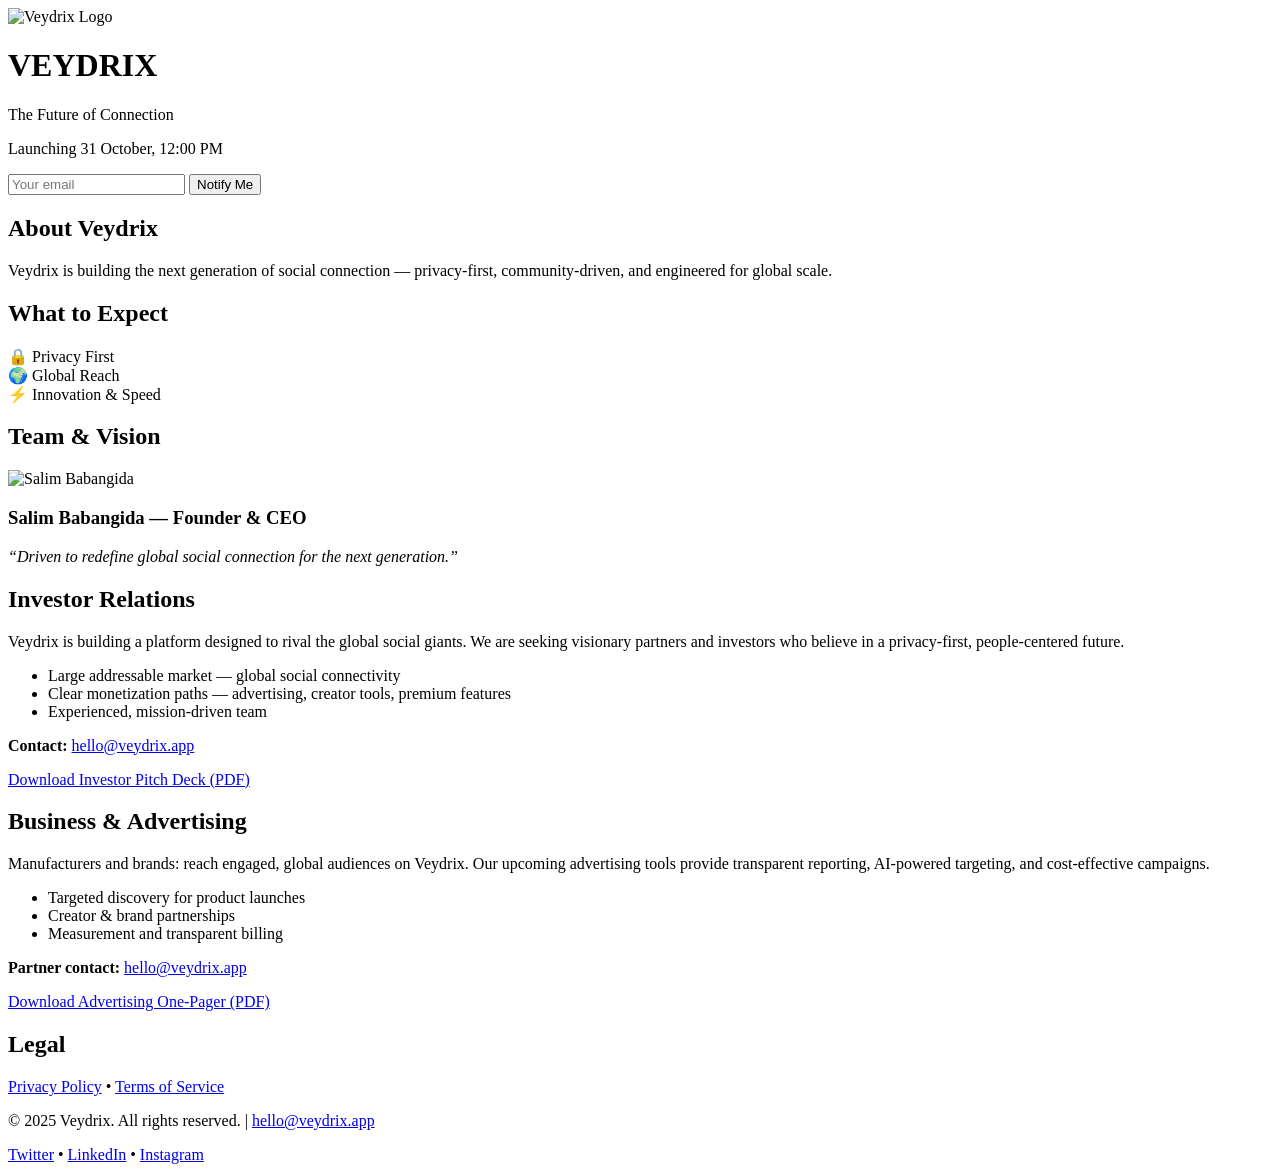
==== index.html @ 293e7df5 "Add files via upload" ====
<!DOCTYPE html>
<html lang="en">
<head>
  <meta charset="utf-8" />
  <meta name="viewport" content="width=device-width,initial-scale=1" />
  <title>Veydrix — Coming Soon</title>
  <link rel="stylesheet" href="style.css" />
  <script defer src="script.js"></script>
</head>
<body>
  <header class="hero">
    <div class="overlay"></div>
    <div class="hero-content">
      <img src="logos/veydrix-logo.png" alt="Veydrix Logo" class="logo" />
      <h1>VEYDRIX</h1>
      <p class="tagline">The Future of Connection</p>
      <div id="countdown" aria-live="polite"></div>
      <p class="launch">Launching 31 October, 12:00 PM</p>
      <div class="signup">
        <form id="notifyForm">
          <input id="email" name="email" type="email" placeholder="Your email" required />
          <button type="submit">Notify Me</button>
        </form>
      </div>
    </div>
  </header>

  <main>
    <section id="about" class="section">
      <h2>About Veydrix</h2>
      <p>Veydrix is building the next generation of social connection — privacy-first, community-driven, and engineered for global scale.</p>
    </section>

    <section id="expect" class="section">
      <h2>What to Expect</h2>
      <div class="cards">
        <div class="card">🔒 Privacy First</div>
        <div class="card">🌍 Global Reach</div>
        <div class="card">⚡ Innovation & Speed</div>
      </div>
    </section>

    <section id="team" class="section">
      <h2>Team & Vision</h2>
      <img src="portrait/founder.jpg" alt="Salim Babangida" class="founder" />
      <h3>Salim Babangida — Founder & CEO</h3>
      <p><em>“Driven to redefine global social connection for the next generation.”</em></p>
    </section>

    <section id="investors" class="section">
      <h2>Investor Relations</h2>
      <p>Veydrix is building a platform designed to rival the global social giants. We are seeking visionary partners and investors who believe in a privacy-first, people-centered future.</p>
      <ul>
        <li>Large addressable market — global social connectivity</li>
        <li>Clear monetization paths — advertising, creator tools, premium features</li>
        <li>Experienced, mission-driven team</li>
      </ul>
      <p><strong>Contact:</strong> <a href="mailto:hello@veydrix.app">hello@veydrix.app</a></p>
      <p><a href="guides/Veydrix_Pitch_Deck.pdf" download>Download Investor Pitch Deck (PDF)</a></p>
    </section>

    <section id="advertise" class="section">
      <h2>Business & Advertising</h2>
      <p>Manufacturers and brands: reach engaged, global audiences on Veydrix. Our upcoming advertising tools provide transparent reporting, AI-powered targeting, and cost-effective campaigns.</p>
      <ul>
        <li>Targeted discovery for product launches</li>
        <li>Creator & brand partnerships</li>
        <li>Measurement and transparent billing</li>
      </ul>
      <p><strong>Partner contact:</strong> <a href="mailto:hello@veydrix.app">hello@veydrix.app</a></p>
      <p><a href="guides/Veydrix_Advertise_OnePager.pdf" download>Download Advertising One-Pager (PDF)</a></p>
    </section>

    <section id="legal" class="section">
      <h2>Legal</h2>
      <p><a href="guides/privacy.pdf" download>Privacy Policy</a> • <a href="guides/terms.pdf" download>Terms of Service</a></p>
    </section>
  </main>

  <footer>
    <p>© 2025 Veydrix. All rights reserved. | <a href="mailto:hello@veydrix.app">hello@veydrix.app</a></p>
    <div class="socials"><a href="#">Twitter</a> • <a href="#">LinkedIn</a> • <a href="#">Instagram</a></div>
  </footer>
</body>
</html>
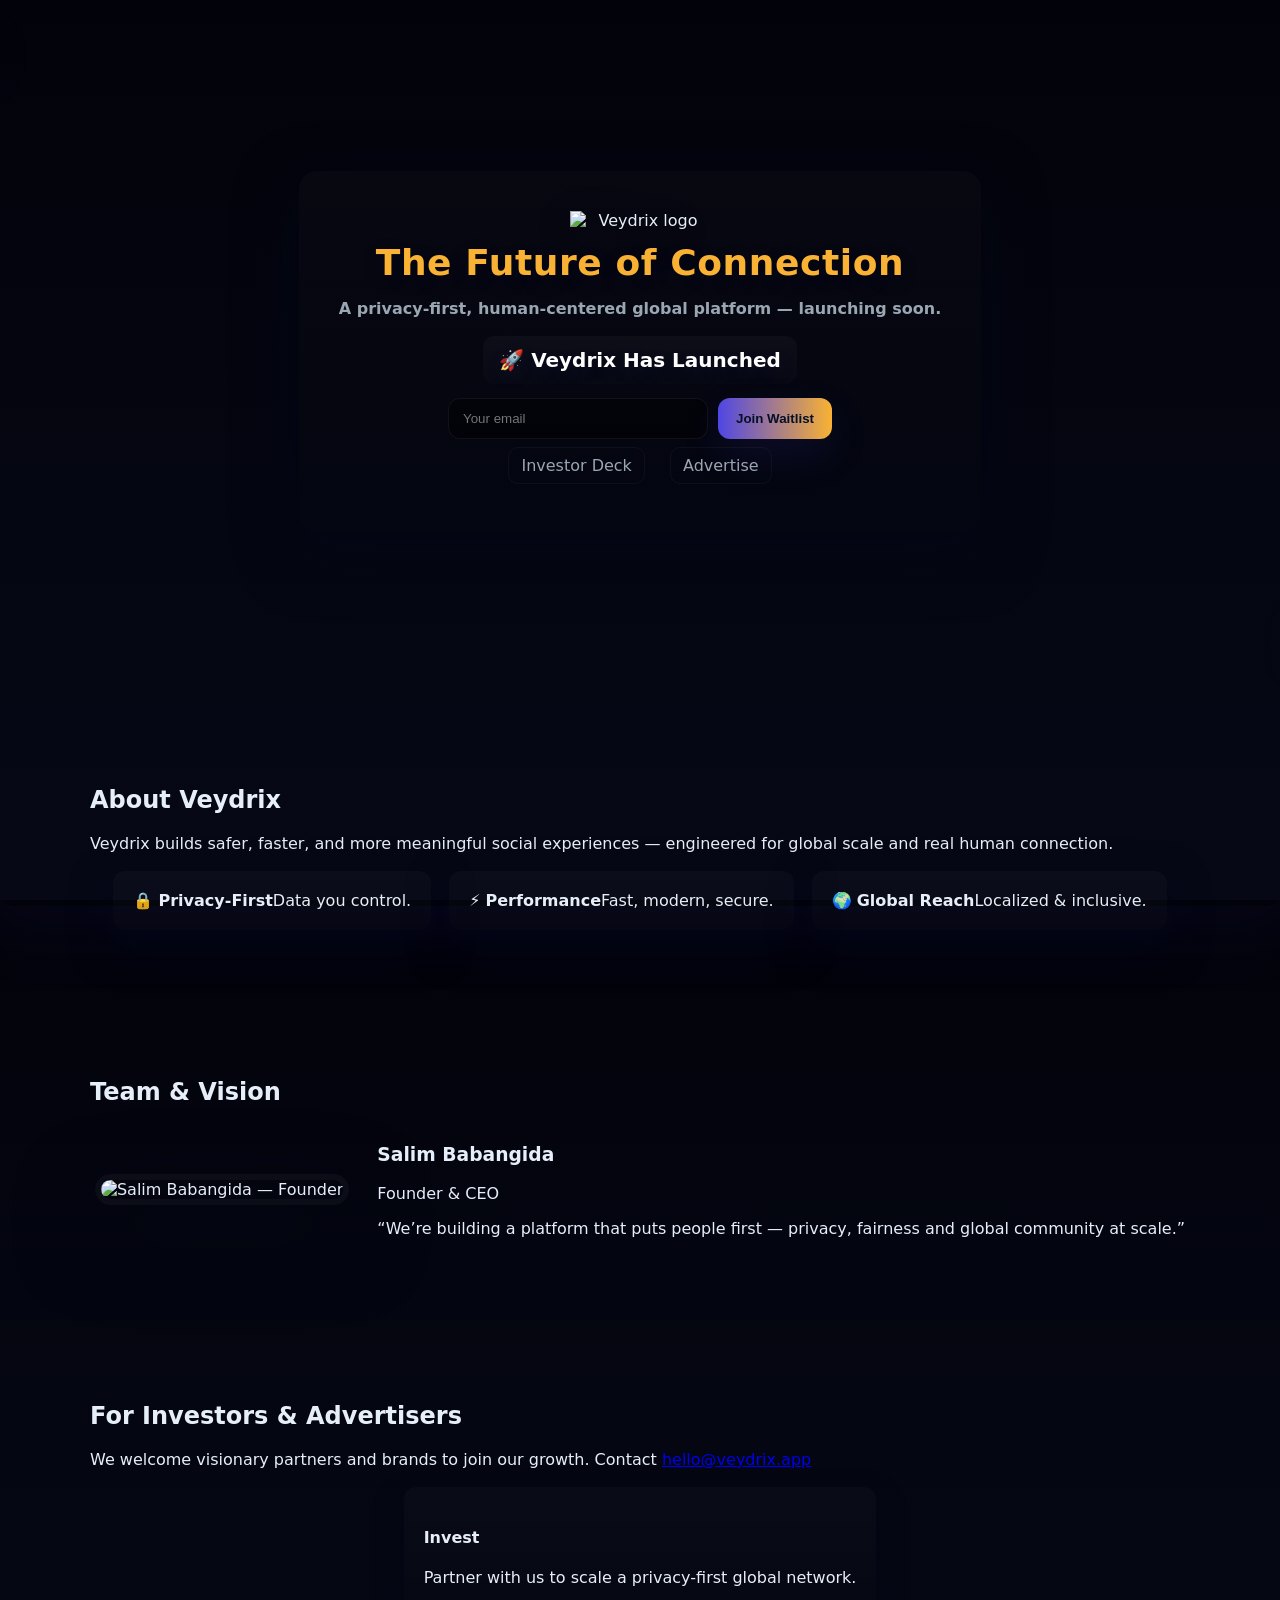
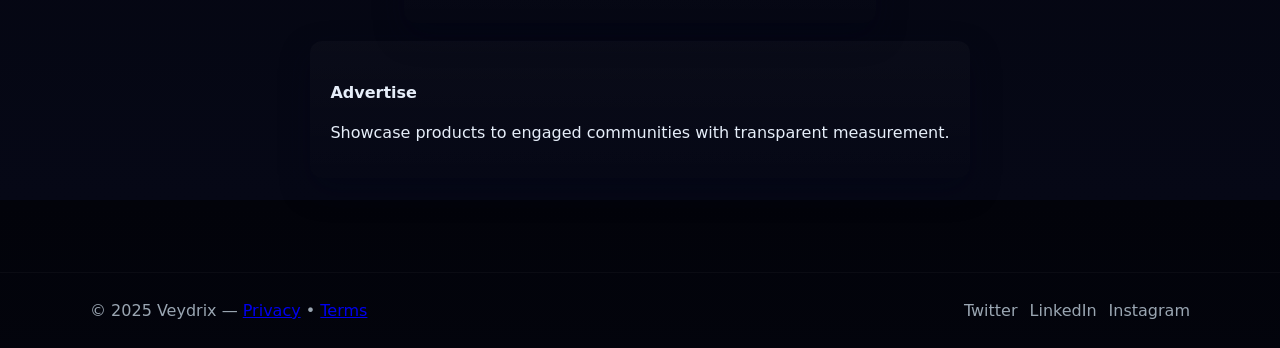
==== commit f998b63d: "Add files via upload" ====
--- a/index.html
+++ b/index.html
@@ -1,85 +1,90 @@
-<!DOCTYPE html>
+<!doctype html>
 <html lang="en">
 <head>
   <meta charset="utf-8" />
   <meta name="viewport" content="width=device-width,initial-scale=1" />
-  <title>Veydrix — Coming Soon</title>
-  <link rel="stylesheet" href="style.css" />
-  <script defer src="script.js"></script>
+  <title>Veydrix — The Future of Connection</title>
+  <link rel="stylesheet" href="./style.css">
+  <meta name="theme-color" content="#04050a">
 </head>
 <body>
-  <header class="hero">
-    <div class="overlay"></div>
-    <div class="hero-content">
-      <img src="logos/veydrix-logo.png" alt="Veydrix Logo" class="logo" />
-      <h1>VEYDRIX</h1>
-      <p class="tagline">The Future of Connection</p>
-      <div id="countdown" aria-live="polite"></div>
-      <p class="launch">Launching 31 October, 12:00 PM</p>
-      <div class="signup">
-        <form id="notifyForm">
+  <main class="page">
+    <header class="hero" id="hero">
+      <div class="bg-orbit" aria-hidden="true"></div>
+      <div class="hero-inner">
+        <img class="logo" src="./assets/logos/logoveydrix-logo.png" alt="Veydrix logo">
+        <h1 class="brand">The Future of Connection</h1>
+        <p class="subtitle">A privacy-first, human-centered global platform — launching soon.</p>
+
+        <div class="countdown-wrap" aria-live="polite">
+          <div id="countdown" class="countdown" role="timer" aria-atomic="true"></div>
+        </div>
+
+        <form id="notifyForm" class="signup-form" action="https://formspree.io/f/xpwydjne" method="POST" aria-label="Join waitlist">
           <input id="email" name="email" type="email" placeholder="Your email" required />
-          <button type="submit">Notify Me</button>
+          <button type="submit" class="btn-primary">Join Waitlist</button>
+          <p id="form-message" class="form-message" aria-live="polite"></p>
         </form>
+
+        <div class="quick-ctas">
+          <a class="btn-ghost" href="./guides/Veydrix_Pitch_Deck.pdf" download>Investor Deck</a>
+          <a class="btn-ghost" href="./guides/Veydrix_Advertise_OnePager.pdf" download>Advertise</a>
+        </div>
       </div>
-    </div>
-  </header>
+    </header>
 
-  <main>
-    <section id="about" class="section">
-      <h2>About Veydrix</h2>
-      <p>Veydrix is building the next generation of social connection — privacy-first, community-driven, and engineered for global scale.</p>
-    </section>
-
-    <section id="expect" class="section">
-      <h2>What to Expect</h2>
-      <div class="cards">
-        <div class="card">🔒 Privacy First</div>
-        <div class="card">🌍 Global Reach</div>
-        <div class="card">⚡ Innovation & Speed</div>
+    <section class="features" id="about">
+      <div class="container">
+        <h2>About Veydrix</h2>
+        <p>Veydrix builds safer, faster, and more meaningful social experiences — engineered for global scale and real human connection.</p>
+        <div class="cards">
+          <article class="card">🔒 <strong>Privacy-First</strong><span>Data you control.</span></article>
+          <article class="card">⚡ <strong>Performance</strong><span>Fast, modern, secure.</span></article>
+          <article class="card">🌍 <strong>Global Reach</strong><span>Localized & inclusive.</span></article>
+        </div>
       </div>
     </section>
 
-    <section id="team" class="section">
-      <h2>Team & Vision</h2>
-      <img src="portrait/founder.jpg" alt="Salim Babangida" class="founder" />
-      <h3>Salim Babangida — Founder & CEO</h3>
-      <p><em>“Driven to redefine global social connection for the next generation.”</em></p>
+    <section class="team" id="team">
+      <div class="container">
+        <h2>Team & Vision</h2>
+        <div class="team-inner">
+          <div class="portrait-wrap">
+            <img src="./assets/portrait/founder.jpg" alt="Salim Babangida — Founder" class="portrait">
+            <div class="portrait-glow"></div>
+          </div>
+          <div class="team-text">
+            <h3>Salim Babangida</h3>
+            <p class="role">Founder & CEO</p>
+            <p class="quote">“We’re building a platform that puts people first — privacy, fairness and global community at scale.”</p>
+          </div>
+        </div>
+      </div>
     </section>
 
-    <section id="investors" class="section">
-      <h2>Investor Relations</h2>
-      <p>Veydrix is building a platform designed to rival the global social giants. We are seeking visionary partners and investors who believe in a privacy-first, people-centered future.</p>
-      <ul>
-        <li>Large addressable market — global social connectivity</li>
-        <li>Clear monetization paths — advertising, creator tools, premium features</li>
-        <li>Experienced, mission-driven team</li>
-      </ul>
-      <p><strong>Contact:</strong> <a href="mailto:hello@veydrix.app">hello@veydrix.app</a></p>
-      <p><a href="guides/Veydrix_Pitch_Deck.pdf" download>Download Investor Pitch Deck (PDF)</a></p>
+    <section class="biz" id="partners">
+      <div class="container">
+        <h2>For Investors & Advertisers</h2>
+        <p class="lead">We welcome visionary partners and brands to join our growth. Contact <a href="mailto:hello@veydrix.app">hello@veydrix.app</a></p>
+        <div class="biz-grid">
+          <div class="biz-card">
+            <h4>Invest</h4><p>Partner with us to scale a privacy-first global network.</p>
+          </div>
+          <div class="biz-card">
+            <h4>Advertise</h4><p>Showcase products to engaged communities with transparent measurement.</p>
+          </div>
+        </div>
+      </div>
     </section>
 
-    <section id="advertise" class="section">
-      <h2>Business & Advertising</h2>
-      <p>Manufacturers and brands: reach engaged, global audiences on Veydrix. Our upcoming advertising tools provide transparent reporting, AI-powered targeting, and cost-effective campaigns.</p>
-      <ul>
-        <li>Targeted discovery for product launches</li>
-        <li>Creator & brand partnerships</li>
-        <li>Measurement and transparent billing</li>
-      </ul>
-      <p><strong>Partner contact:</strong> <a href="mailto:hello@veydrix.app">hello@veydrix.app</a></p>
-      <p><a href="guides/Veydrix_Advertise_OnePager.pdf" download>Download Advertising One-Pager (PDF)</a></p>
-    </section>
-
-    <section id="legal" class="section">
-      <h2>Legal</h2>
-      <p><a href="guides/privacy.pdf" download>Privacy Policy</a> • <a href="guides/terms.pdf" download>Terms of Service</a></p>
-    </section>
+    <footer class="site-footer">
+      <div class="container foot-inner">
+        <div>© 2025 Veydrix — <a href="./guides/privacy.pdf" download>Privacy</a> • <a href="./guides/terms.pdf" download>Terms</a></div>
+        <div class="socials"><a href="#">Twitter</a><a href="#">LinkedIn</a><a href="#">Instagram</a></div>
+      </div>
+    </footer>
   </main>
 
-  <footer>
-    <p>© 2025 Veydrix. All rights reserved. | <a href="mailto:hello@veydrix.app">hello@veydrix.app</a></p>
-    <div class="socials"><a href="#">Twitter</a> • <a href="#">LinkedIn</a> • <a href="#">Instagram</a></div>
-  </footer>
+  <script src="./script.js" defer></script>
 </body>
 </html>
--- a/style.css
+++ b/style.css
@@ -0,0 +1,36 @@
+
+:root{--bg:#04050a;--accent:#f9b233;--accent-2:#4f46e5;--muted:#9aa6b2}
+*{box-sizing:border-box}html,body{height:100%}body{margin:0;font-family:Inter,system-ui,Arial;background:linear-gradient(180deg,#02030a,#060816);color:#e6eef9}
+.hero{min-height:78vh;display:flex;align-items:center;justify-content:center;padding:48px 20px;position:relative}
+.bg-orbit{position:absolute;inset:-20%;background:radial-gradient(600px 200px at 10% 20%, rgba(79,70,229,0.09), transparent 15%),radial-gradient(700px 300px at 90% 80%, rgba(250,204,21,0.06), transparent 12%);filter:blur(30px);transform:translateZ(0)}
+.hero-inner{position:relative;z-index:2;max-width:980px;text-align:center;padding:40px;border-radius:18px;background:linear-gradient(180deg,rgba(255,255,255,0.02),transparent);box-shadow:0 20px 60px rgba(3,6,23,0.6)}
+.logo{width:140px;margin:0 auto 12px;display:block;filter:drop-shadow(0 12px 30px rgba(79,70,229,0.12))}
+.brand{font-size:36px;margin:6px 0;color:var(--accent);letter-spacing:0.6px;text-shadow:0 6px 30px rgba(79,70,229,0.08)}
+.subtitle{color:var(--muted);margin-bottom:18px;font-weight:600}
+.countdown{display:flex;gap:12px;align-items:center;justify-content:center}
+.seg{background:linear-gradient(180deg,rgba(255,255,255,0.03),rgba(255,255,255,0.01));padding:12px 16px;border-radius:12px;min-width:75px}
+.num{font-weight:800;font-size:20px;color:#fff;text-shadow:0 6px 20px rgba(79,70,229,0.12)}
+.label{font-size:12px;color:var(--muted);display:block;margin-top:6px;text-transform:uppercase}
+.signup-form{display:flex;gap:10px;justify-content:center;margin-top:14px;flex-wrap:wrap}
+.signup-form input{padding:12px 14px;border-radius:12px;border:1px solid rgba(255,255,255,0.06);background:rgba(0,0,0,0.45);color:#fff;min-width:260px}
+.btn-primary{background:linear-gradient(90deg,var(--accent-2),var(--accent));border:none;padding:12px 18px;border-radius:12px;color:#061026;font-weight:800;cursor:pointer;box-shadow:0 16px 40px rgba(79,70,229,0.12)}
+.btn-ghost{display:inline-block;margin:8px 10px;padding:8px 12px;border-radius:10px;border:1px solid rgba(255,255,255,0.04);color:var(--muted);text-decoration:none}
+.features{padding:64px 20px}
+.container{max-width:1100px;margin:0 auto}
+.cards{display:flex;gap:18px;justify-content:center;flex-wrap:wrap;margin-top:18px}
+.card{background:linear-gradient(180deg,rgba(255,255,255,0.02),rgba(255,255,255,0.01));padding:20px;border-radius:12px;min-width:200px;text-align:left;box-shadow:0 16px 40px rgba(2,6,23,0.5)}
+.team{padding:64px 20px;background:linear-gradient(180deg,transparent,rgba(2,6,23,0.2))}
+.team-inner{display:flex;gap:28px;align-items:center;justify-content:center;flex-wrap:wrap}
+.portrait{width:240px;height:240px;object-fit:cover;border-radius:18px;border:6px solid rgba(255,255,255,0.03);box-shadow:0 30px 80px rgba(4,6,18,0.6)}
+.portrait-glow{position:absolute;inset:-6px;border-radius:20px;box-shadow:0 0 80px 18px rgba(79,70,229,0.08);pointer-events:none}
+.biz{padding:64px 20px}
+.biz-grid{display:flex;gap:18px;justify-content:center;flex-wrap:wrap;margin-top:18px}
+.biz-card{background:linear-gradient(180deg,rgba(255,255,255,0.02),transparent);padding:20px;border-radius:12px;min-width:260px;text-align:left;box-shadow:0 12px 30px rgba(2,6,23,0.4)}
+.site-footer{padding:28px 20px;border-top:1px solid rgba(255,255,255,0.03);margin-top:30px}
+.foot-inner{display:flex;justify-content:space-between;align-items:center;gap:12px;flex-wrap:wrap;color:var(--muted)}
+.socials a{color:var(--muted);margin-left:12px;text-decoration:none}
+.form-message{display:none;margin-top:15px;font-size:1rem;text-align:center;padding:8px 12px;border-radius:8px;font-weight:bold;animation:glow 1.5s infinite alternate}
+.form-message.success{color:#00ffcc;background:rgba(0,255,204,0.1);border:1px solid #00ffcc;text-shadow:0 0 8px #00ffcc}
+.form-message.error{color:#ff0066;background:rgba(255,0,102,0.1);border:1px solid #ff0066;text-shadow:0 0 8px #ff0066}
+@keyframes glow{from{box-shadow:0 0 8px #00ffcc}to{box-shadow:0 0 16px #00ffff}}
+@media(max-width:900px){.team-inner{flex-direction:column}.card{min-width:unset;width:100%}}
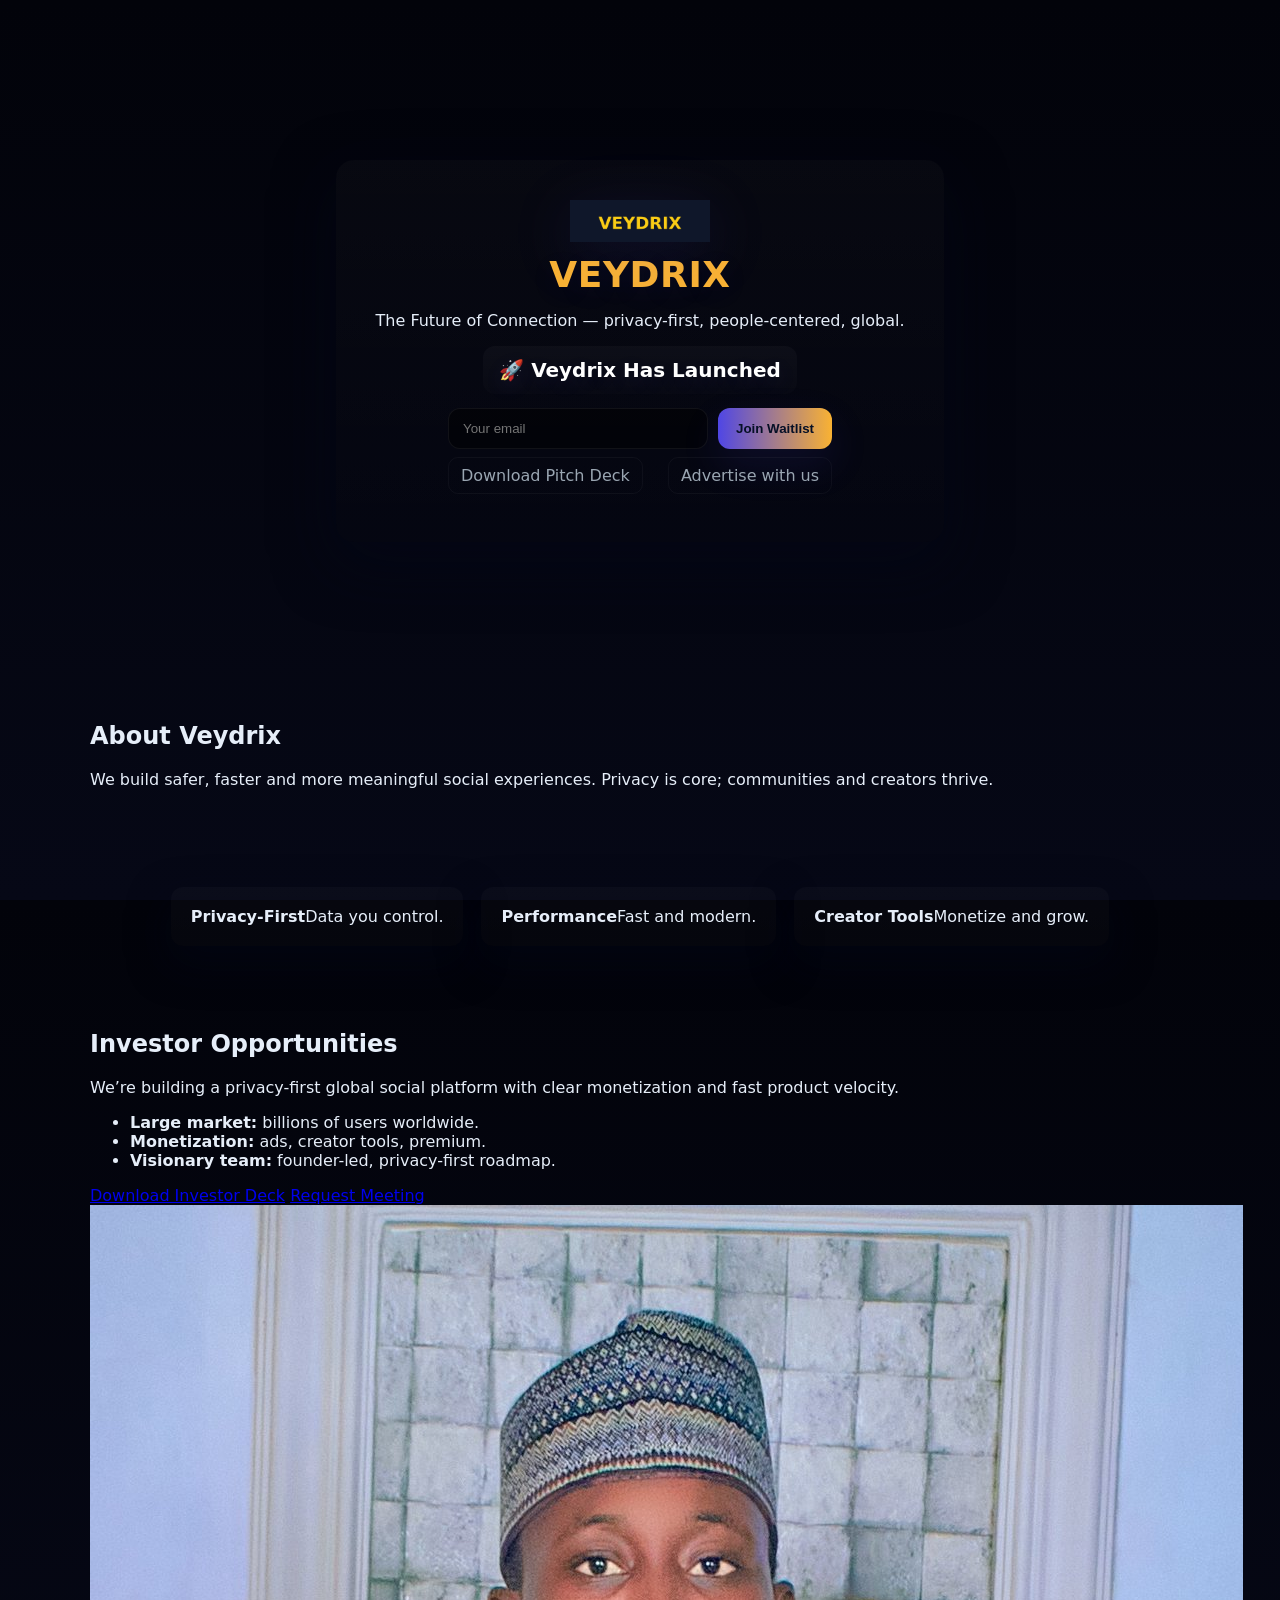
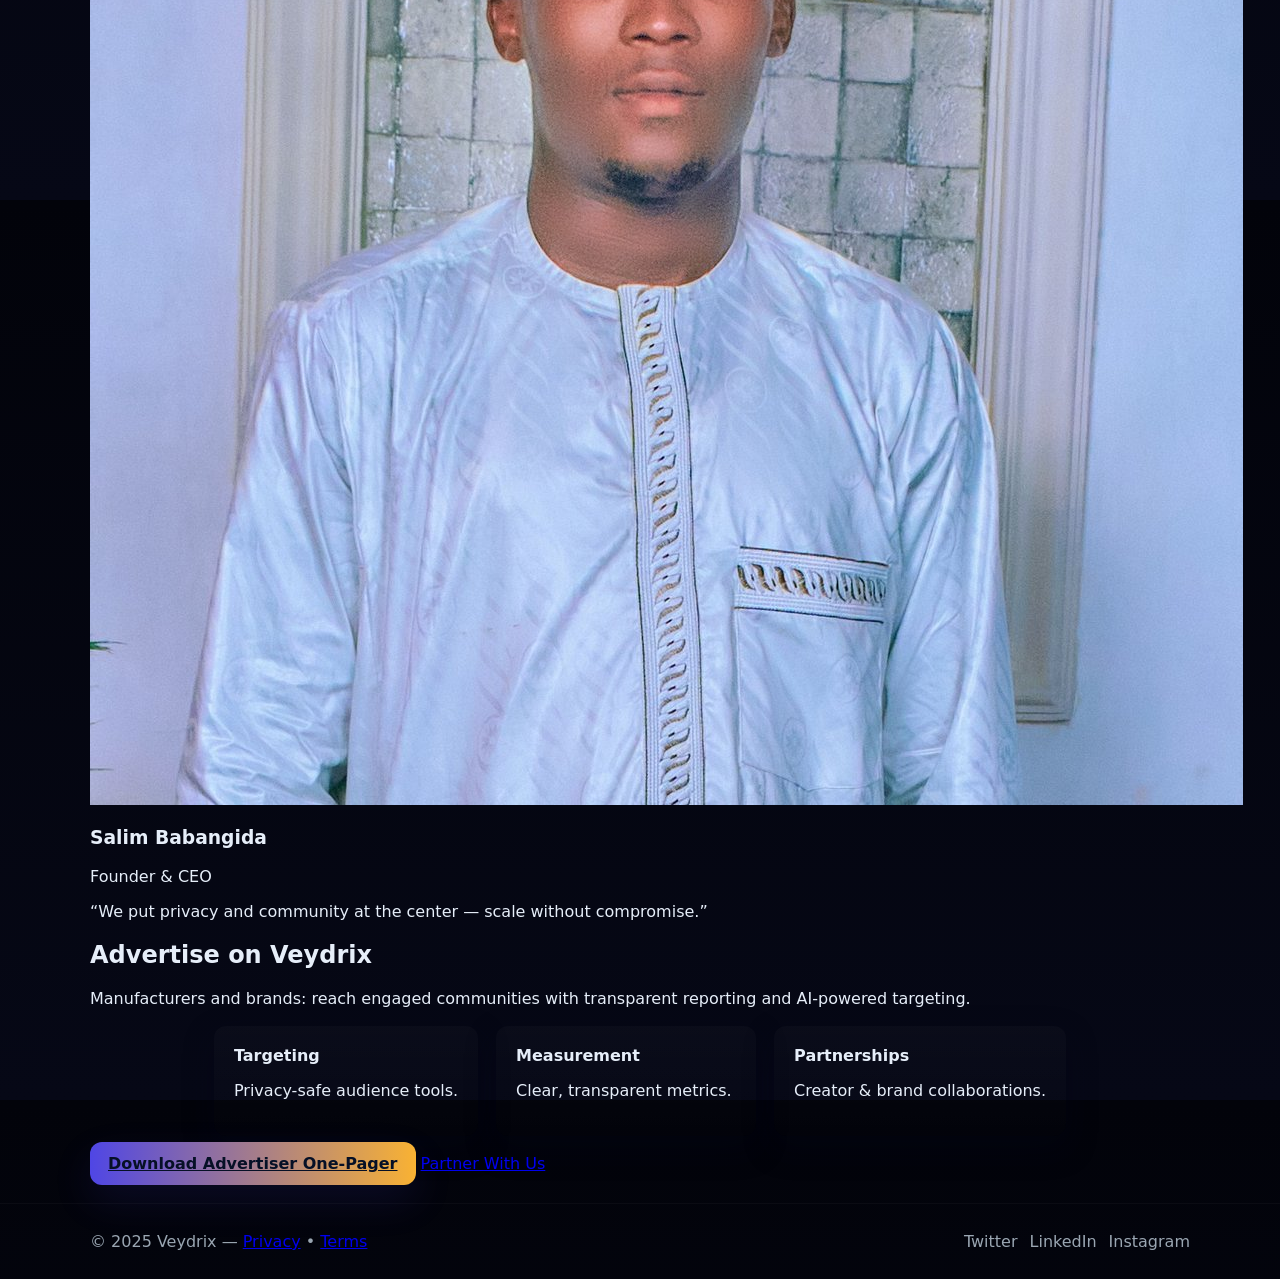
==== commit d6541c8c: "Update index.html" ====
--- a/index.html
+++ b/index.html
@@ -4,79 +4,103 @@
   <meta charset="utf-8" />
   <meta name="viewport" content="width=device-width,initial-scale=1" />
   <title>Veydrix — The Future of Connection</title>
+  <meta name="description" content="Veydrix — privacy-first global social platform. Join waitlist. Advertise. Invest." />
+  <meta property="og:title" content="Veydrix — The Future of Connection" />
+  <meta property="og:description" content="Privacy-first, human-centered social platform. Launching 31 Oct, 12PM." />
+  <meta property="og:image" content="./assets/logos/logoveydrix-logo.png" />
   <link rel="stylesheet" href="./style.css">
-  <meta name="theme-color" content="#04050a">
 </head>
 <body>
   <main class="page">
+    <!-- HERO (dark, powerful) -->
     <header class="hero" id="hero">
-      <div class="bg-orbit" aria-hidden="true"></div>
+      <div class="hero-bg" aria-hidden="true"></div>
       <div class="hero-inner">
-        <img class="logo" src="./assets/logos/logoveydrix-logo.png" alt="Veydrix logo">
-        <h1 class="brand">The Future of Connection</h1>
-        <p class="subtitle">A privacy-first, human-centered global platform — launching soon.</p>
+        <img class="logo" src="./assets/logos/logoveydrix-logo.png" alt="Veydrix logo" />
+        <h1 class="brand">VEYDRIX</h1>
+        <p class="lead">The Future of Connection — privacy-first, people-centered, global.</p>
 
-        <div class="countdown-wrap" aria-live="polite">
-          <div id="countdown" class="countdown" role="timer" aria-atomic="true"></div>
-        </div>
+        <div id="countdown" class="countdown" aria-live="polite"></div>
 
-        <form id="notifyForm" class="signup-form" action="https://formspree.io/f/xpwydjne" method="POST" aria-label="Join waitlist">
-          <input id="email" name="email" type="email" placeholder="Your email" required />
-          <button type="submit" class="btn-primary">Join Waitlist</button>
+        <form id="notifyForm" class="signup-form" action="https://formspree.io/f/xpwydjne" method="POST" novalidate>
+          <input id="email" name="email" type="email" placeholder="Your email" required autocomplete="email" />
+          <button class="btn-primary" type="submit">Join Waitlist</button>
           <p id="form-message" class="form-message" aria-live="polite"></p>
         </form>
 
-        <div class="quick-ctas">
-          <a class="btn-ghost" href="./guides/Veydrix_Pitch_Deck.pdf" download>Investor Deck</a>
-          <a class="btn-ghost" href="./guides/Veydrix_Advertise_OnePager.pdf" download>Advertise</a>
+        <div class="hero-links">
+          <a class="btn-ghost" href="./guides/Veydrix_Pitch_Deck.pdf" download>Download Pitch Deck</a>
+          <a class="btn-ghost" href="./guides/Veydrix_Advertise_OnePager.pdf" download>Advertise with us</a>
         </div>
       </div>
     </header>
 
-    <section class="features" id="about">
+    <!-- ABOUT -->
+    <section class="section about" id="about">
       <div class="container">
         <h2>About Veydrix</h2>
-        <p>Veydrix builds safer, faster, and more meaningful social experiences — engineered for global scale and real human connection.</p>
+        <p class="muted">We build safer, faster and more meaningful social experiences. Privacy is core; communities and creators thrive.</p>
+      </div>
+    </section>
+
+    <!-- FEATURES -->
+    <section class="section features" id="features">
+      <div class="container">
         <div class="cards">
-          <article class="card">🔒 <strong>Privacy-First</strong><span>Data you control.</span></article>
-          <article class="card">⚡ <strong>Performance</strong><span>Fast, modern, secure.</span></article>
-          <article class="card">🌍 <strong>Global Reach</strong><span>Localized & inclusive.</span></article>
+          <div class="card"><strong>Privacy-First</strong><span>Data you control.</span></div>
+          <div class="card"><strong>Performance</strong><span>Fast and modern.</span></div>
+          <div class="card"><strong>Creator Tools</strong><span>Monetize and grow.</span></div>
         </div>
       </div>
     </section>
 
-    <section class="team" id="team">
+    <!-- INVESTORS (light, stands out) -->
+    <section class="section investors" id="investors">
       <div class="container">
-        <h2>Team & Vision</h2>
-        <div class="team-inner">
-          <div class="portrait-wrap">
-            <img src="./assets/portrait/founder.jpg" alt="Salim Babangida — Founder" class="portrait">
-            <div class="portrait-glow"></div>
+        <div class="split">
+          <div class="left">
+            <h2>Investor Opportunities</h2>
+            <p class="muted dark">We’re building a privacy-first global social platform with clear monetization and fast product velocity.</p>
+            <ul class="bullets">
+              <li><strong>Large market:</strong> billions of users worldwide.</li>
+              <li><strong>Monetization:</strong> ads, creator tools, premium.</li>
+              <li><strong>Visionary team:</strong> founder-led, privacy-first roadmap.</li>
+            </ul>
+            <div class="cta-row">
+              <a class="cta btn-gold" href="./guides/Veydrix_Pitch_Deck.pdf" download>Download Investor Deck</a>
+              <a class="cta btn-outline" href="mailto:hello@veydrix.app?subject=Investor%20Interest">Request Meeting</a>
+            </div>
           </div>
-          <div class="team-text">
-            <h3>Salim Babangida</h3>
-            <p class="role">Founder & CEO</p>
-            <p class="quote">“We’re building a platform that puts people first — privacy, fairness and global community at scale.”</p>
+          <div class="right">
+            <div class="card-light">
+              <img src="./assets/portrait/founder.jpg" alt="Salim Babangida" class="founder" />
+              <h3>Salim Babangida</h3>
+              <p class="role">Founder & CEO</p>
+              <p class="quote">“We put privacy and community at the center — scale without compromise.”</p>
+            </div>
           </div>
         </div>
       </div>
     </section>
 
-    <section class="biz" id="partners">
+    <!-- ADVERTISERS (light, business-focused) -->
+    <section class="section advertisers" id="advertise">
       <div class="container">
-        <h2>For Investors & Advertisers</h2>
-        <p class="lead">We welcome visionary partners and brands to join our growth. Contact <a href="mailto:hello@veydrix.app">hello@veydrix.app</a></p>
+        <h2>Advertise on Veydrix</h2>
+        <p class="muted dark">Manufacturers and brands: reach engaged communities with transparent reporting and AI-powered targeting.</p>
         <div class="biz-grid">
-          <div class="biz-card">
-            <h4>Invest</h4><p>Partner with us to scale a privacy-first global network.</p>
-          </div>
-          <div class="biz-card">
-            <h4>Advertise</h4><p>Showcase products to engaged communities with transparent measurement.</p>
-          </div>
+          <div class="biz-card"><strong>Targeting</strong><p>Privacy-safe audience tools.</p></div>
+          <div class="biz-card"><strong>Measurement</strong><p>Clear, transparent metrics.</p></div>
+          <div class="biz-card"><strong>Partnerships</strong><p>Creator & brand collaborations.</p></div>
+        </div>
+        <div class="cta-row" style="margin-top:18px;">
+          <a class="cta btn-primary" href="./guides/Veydrix_Advertise_OnePager.pdf" download>Download Advertiser One-Pager</a>
+          <a class="cta btn-outline" href="mailto:hello@veydrix.app?subject=Advertising%20Opportunity">Partner With Us</a>
         </div>
       </div>
     </section>
 
+    <!-- FOOTER -->
     <footer class="site-footer">
       <div class="container foot-inner">
         <div>© 2025 Veydrix — <a href="./guides/privacy.pdf" download>Privacy</a> • <a href="./guides/terms.pdf" download>Terms</a></div>
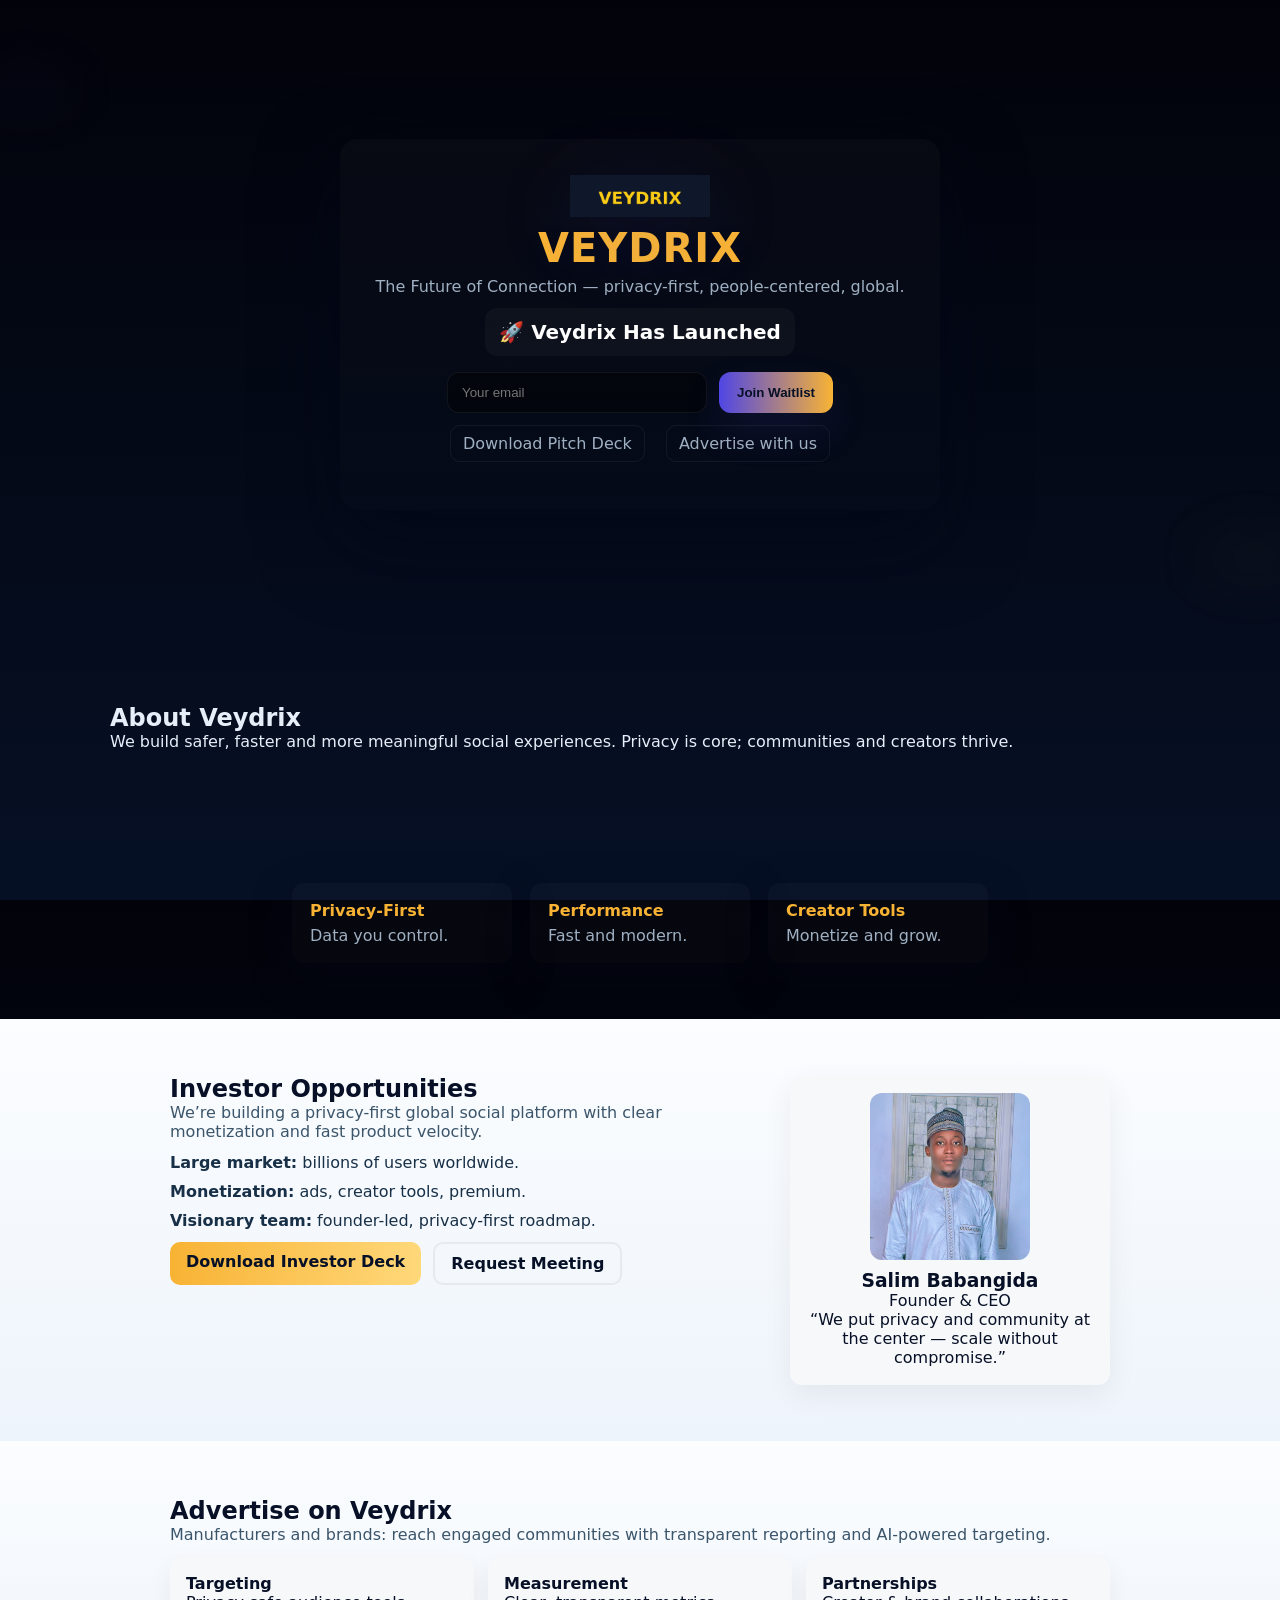
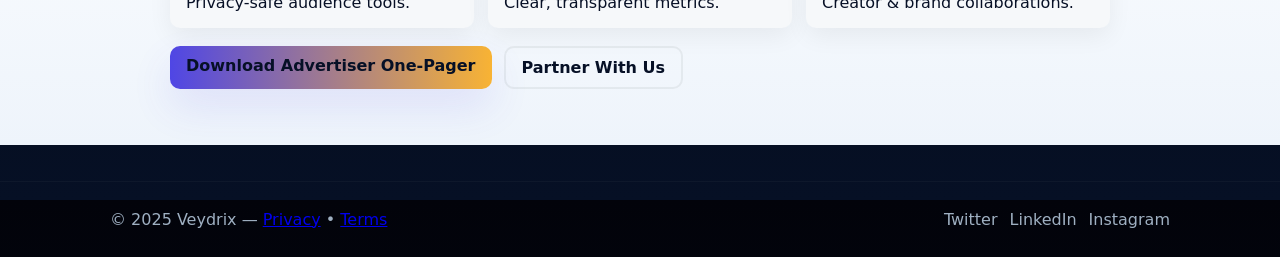
==== commit 32299724: "Update index.html" ====
--- a/index.html
+++ b/index.html
@@ -6,7 +6,7 @@
   <title>Veydrix — The Future of Connection</title>
   <meta name="description" content="Veydrix — privacy-first global social platform. Join waitlist. Advertise. Invest." />
   <meta property="og:title" content="Veydrix — The Future of Connection" />
-  <meta property="og:description" content="Privacy-first, human-centered social platform. Launching 31 Oct, 12PM." />
+  <meta property="og:description" content="Privacy-first, human-centered social platform. Launching 30 Nov, 12PM." />
   <meta property="og:image" content="./assets/logos/logoveydrix-logo.png" />
   <link rel="stylesheet" href="./style.css">
 </head>
--- a/style.css
+++ b/style.css
@@ -1,36 +1,85 @@
+:root{
+  --bg-dark:#04050a; --panel:#071028;
+  --gold:#f8b334; --blue:#4f46e5; --muted:#9fb0c2;
+  --light-bg:#fbfdff; --light-panel:#f6f8fa;
+  --radius:14px;
+}
+*{box-sizing:border-box;margin:0;padding:0}
+html,body{height:100%}
+body{
+  font-family:Inter,system-ui,-apple-system,Segoe UI,Roboto,Arial;
+  background:linear-gradient(180deg,#02030a,#061025);
+  color:#e6eef9;
+  -webkit-font-smoothing:antialiased;
+}
 
-:root{--bg:#04050a;--accent:#f9b233;--accent-2:#4f46e5;--muted:#9aa6b2}
-*{box-sizing:border-box}html,body{height:100%}body{margin:0;font-family:Inter,system-ui,Arial;background:linear-gradient(180deg,#02030a,#060816);color:#e6eef9}
-.hero{min-height:78vh;display:flex;align-items:center;justify-content:center;padding:48px 20px;position:relative}
-.bg-orbit{position:absolute;inset:-20%;background:radial-gradient(600px 200px at 10% 20%, rgba(79,70,229,0.09), transparent 15%),radial-gradient(700px 300px at 90% 80%, rgba(250,204,21,0.06), transparent 12%);filter:blur(30px);transform:translateZ(0)}
-.hero-inner{position:relative;z-index:2;max-width:980px;text-align:center;padding:40px;border-radius:18px;background:linear-gradient(180deg,rgba(255,255,255,0.02),transparent);box-shadow:0 20px 60px rgba(3,6,23,0.6)}
-.logo{width:140px;margin:0 auto 12px;display:block;filter:drop-shadow(0 12px 30px rgba(79,70,229,0.12))}
-.brand{font-size:36px;margin:6px 0;color:var(--accent);letter-spacing:0.6px;text-shadow:0 6px 30px rgba(79,70,229,0.08)}
-.subtitle{color:var(--muted);margin-bottom:18px;font-weight:600}
-.countdown{display:flex;gap:12px;align-items:center;justify-content:center}
-.seg{background:linear-gradient(180deg,rgba(255,255,255,0.03),rgba(255,255,255,0.01));padding:12px 16px;border-radius:12px;min-width:75px}
-.num{font-weight:800;font-size:20px;color:#fff;text-shadow:0 6px 20px rgba(79,70,229,0.12)}
-.label{font-size:12px;color:var(--muted);display:block;margin-top:6px;text-transform:uppercase}
-.signup-form{display:flex;gap:10px;justify-content:center;margin-top:14px;flex-wrap:wrap}
-.signup-form input{padding:12px 14px;border-radius:12px;border:1px solid rgba(255,255,255,0.06);background:rgba(0,0,0,0.45);color:#fff;min-width:260px}
-.btn-primary{background:linear-gradient(90deg,var(--accent-2),var(--accent));border:none;padding:12px 18px;border-radius:12px;color:#061026;font-weight:800;cursor:pointer;box-shadow:0 16px 40px rgba(79,70,229,0.12)}
-.btn-ghost{display:inline-block;margin:8px 10px;padding:8px 12px;border-radius:10px;border:1px solid rgba(255,255,255,0.04);color:var(--muted);text-decoration:none}
-.features{padding:64px 20px}
-.container{max-width:1100px;margin:0 auto}
-.cards{display:flex;gap:18px;justify-content:center;flex-wrap:wrap;margin-top:18px}
-.card{background:linear-gradient(180deg,rgba(255,255,255,0.02),rgba(255,255,255,0.01));padding:20px;border-radius:12px;min-width:200px;text-align:left;box-shadow:0 16px 40px rgba(2,6,23,0.5)}
-.team{padding:64px 20px;background:linear-gradient(180deg,transparent,rgba(2,6,23,0.2))}
-.team-inner{display:flex;gap:28px;align-items:center;justify-content:center;flex-wrap:wrap}
-.portrait{width:240px;height:240px;object-fit:cover;border-radius:18px;border:6px solid rgba(255,255,255,0.03);box-shadow:0 30px 80px rgba(4,6,18,0.6)}
-.portrait-glow{position:absolute;inset:-6px;border-radius:20px;box-shadow:0 0 80px 18px rgba(79,70,229,0.08);pointer-events:none}
-.biz{padding:64px 20px}
-.biz-grid{display:flex;gap:18px;justify-content:center;flex-wrap:wrap;margin-top:18px}
-.biz-card{background:linear-gradient(180deg,rgba(255,255,255,0.02),transparent);padding:20px;border-radius:12px;min-width:260px;text-align:left;box-shadow:0 12px 30px rgba(2,6,23,0.4)}
-.site-footer{padding:28px 20px;border-top:1px solid rgba(255,255,255,0.03);margin-top:30px}
+/* layout */
+.container{max-width:1100px;margin:0 auto;padding:0 20px}
+.section{padding:56px 0}
+
+/* HERO */
+.hero{min-height:72vh;display:flex;align-items:center;justify-content:center;position:relative;padding:48px 0;overflow:hidden}
+.hero-bg{position:absolute;inset:-10%;background:
+  radial-gradient(600px 200px at 10% 20%, rgba(79,70,229,0.08), transparent 12%),
+  radial-gradient(700px 300px at 90% 80%, rgba(248,179,52,0.06), transparent 12%);filter:blur(28px);z-index:0}
+.hero-inner{position:relative;z-index:2;text-align:center;background:linear-gradient(180deg,rgba(255,255,255,0.02),transparent);padding:36px;border-radius:18px;box-shadow:0 30px 80px rgba(2,6,23,0.6);max-width:940px}
+.logo{width:140px;display:block;margin:0 auto 8px;filter:drop-shadow(0 18px 40px rgba(79,70,229,0.12))}
+.brand{font-size:40px;color:var(--gold);letter-spacing:1px;margin-bottom:6px;text-shadow:0 8px 30px rgba(79,70,229,0.06)}
+.lead{color:var(--muted);margin-bottom:12px}
+
+/* countdown */
+#countdown{display:flex;gap:10px;justify-content:center;margin:12px 0}
+.seg{background:rgba(255,255,255,0.03);padding:12px 14px;border-radius:12px;min-width:70px}
+.num{font-weight:800;font-size:20px;color:#fff}
+.label{font-size:11px;color:var(--muted);margin-top:6px;text-transform:uppercase}
+
+/* signup form */
+.signup-form{display:flex;gap:12px;justify-content:center;flex-wrap:wrap;margin-top:16px}
+.signup-form input{min-width:260px;padding:12px 14px;border-radius:12px;border:1px solid rgba(255,255,255,0.06);background:rgba(0,0,0,0.45);color:#e6eef9;outline:none}
+.btn-primary{background:linear-gradient(90deg,var(--blue),var(--gold));border:none;padding:12px 18px;border-radius:12px;color:#061026;font-weight:800;cursor:pointer;box-shadow:0 18px 40px rgba(79,70,229,0.12)}
+.btn-ghost{display:inline-block;margin:12px 8px;padding:8px 12px;border-radius:10px;border:1px solid rgba(255,255,255,0.06);color:var(--muted);text-decoration:none}
+
+/* cards */
+.cards{display:flex;gap:18px;justify-content:center;flex-wrap:wrap;margin-top:20px}
+.card{background:linear-gradient(180deg,rgba(255,255,255,0.02),rgba(255,255,255,0.01));padding:18px;border-radius:12px;min-width:220px;box-shadow:0 14px 40px rgba(2,6,23,0.45);text-align:left}
+.card strong{display:block;color:var(--gold);margin-bottom:6px}
+.card span{color:var(--muted)}
+
+/* INVESTORS & ADVERTISERS: LIGHT sections to stand out */
+.investors, .advertisers{background:linear-gradient(180deg,var(--light-bg),#eef4fb);color:#071026}
+.investors .container, .advertisers .container{max-width:980px}
+.split{display:flex;gap:24px;align-items:flex-start;flex-wrap:wrap}
+.left{flex:1 1 520px}
+.right{flex:0 0 320px}
+.card-light{background:var(--light-panel);padding:18px;border-radius:12px;box-shadow:0 10px 30px rgba(2,6,23,0.06);text-align:center}
+.founder{width:160px;border-radius:12px;display:block;margin:0 auto 10px}
+.muted.dark{color:#3b556b}
+.bullets{margin-top:12px;list-style:none;padding-left:0}
+.bullets li{margin:10px 0;color:#183047}
+
+/* business grid */
+.biz-grid{display:flex;gap:14px;flex-wrap:wrap;margin-top:14px}
+.biz-card{background:var(--light-panel);padding:16px;border-radius:10px;flex:1 1 260px;box-shadow:0 8px 24px rgba(2,6,23,0.06)}
+
+/* CTA variations */
+.cta-row{display:flex;gap:12px;flex-wrap:wrap;margin-top:12px}
+.cta{padding:10px 16px;border-radius:10px;text-decoration:none;font-weight:700}
+.btn-gold{background:linear-gradient(90deg,var(--gold),#ffd87a);color:#061026}
+.btn-outline{border:2px solid rgba(7,16,26,0.06);background:transparent;color:#061026}
+
+/* footer */
+.site-footer{padding:28px 0;background:transparent;border-top:1px solid rgba(255,255,255,0.03);margin-top:36px}
 .foot-inner{display:flex;justify-content:space-between;align-items:center;gap:12px;flex-wrap:wrap;color:var(--muted)}
-.socials a{color:var(--muted);margin-left:12px;text-decoration:none}
-.form-message{display:none;margin-top:15px;font-size:1rem;text-align:center;padding:8px 12px;border-radius:8px;font-weight:bold;animation:glow 1.5s infinite alternate}
-.form-message.success{color:#00ffcc;background:rgba(0,255,204,0.1);border:1px solid #00ffcc;text-shadow:0 0 8px #00ffcc}
-.form-message.error{color:#ff0066;background:rgba(255,0,102,0.1);border:1px solid #ff0066;text-shadow:0 0 8px #ff0066}
-@keyframes glow{from{box-shadow:0 0 8px #00ffcc}to{box-shadow:0 0 16px #00ffff}}
-@media(max-width:900px){.team-inner{flex-direction:column}.card{min-width:unset;width:100%}}
+.socials a{margin-left:12px;color:var(--muted);text-decoration:none}
+
+/* messages */
+.form-message{display:none;margin-top:10px;padding:8px 10px;border-radius:8px;font-weight:700}
+.form-message.success{background:rgba(0,255,204,0.08);color:#006b57;border:1px solid rgba(0,255,204,0.18)}
+.form-message.error{background:rgba(255,0,102,0.08);color:#7a002b;border:1px solid rgba(255,0,102,0.18)}
+
+/* responsive */
+@media (max-width:900px){
+  .split{flex-direction:column}
+  .right{flex-basis:100%}
+  .left{flex-basis:100%}
+}
